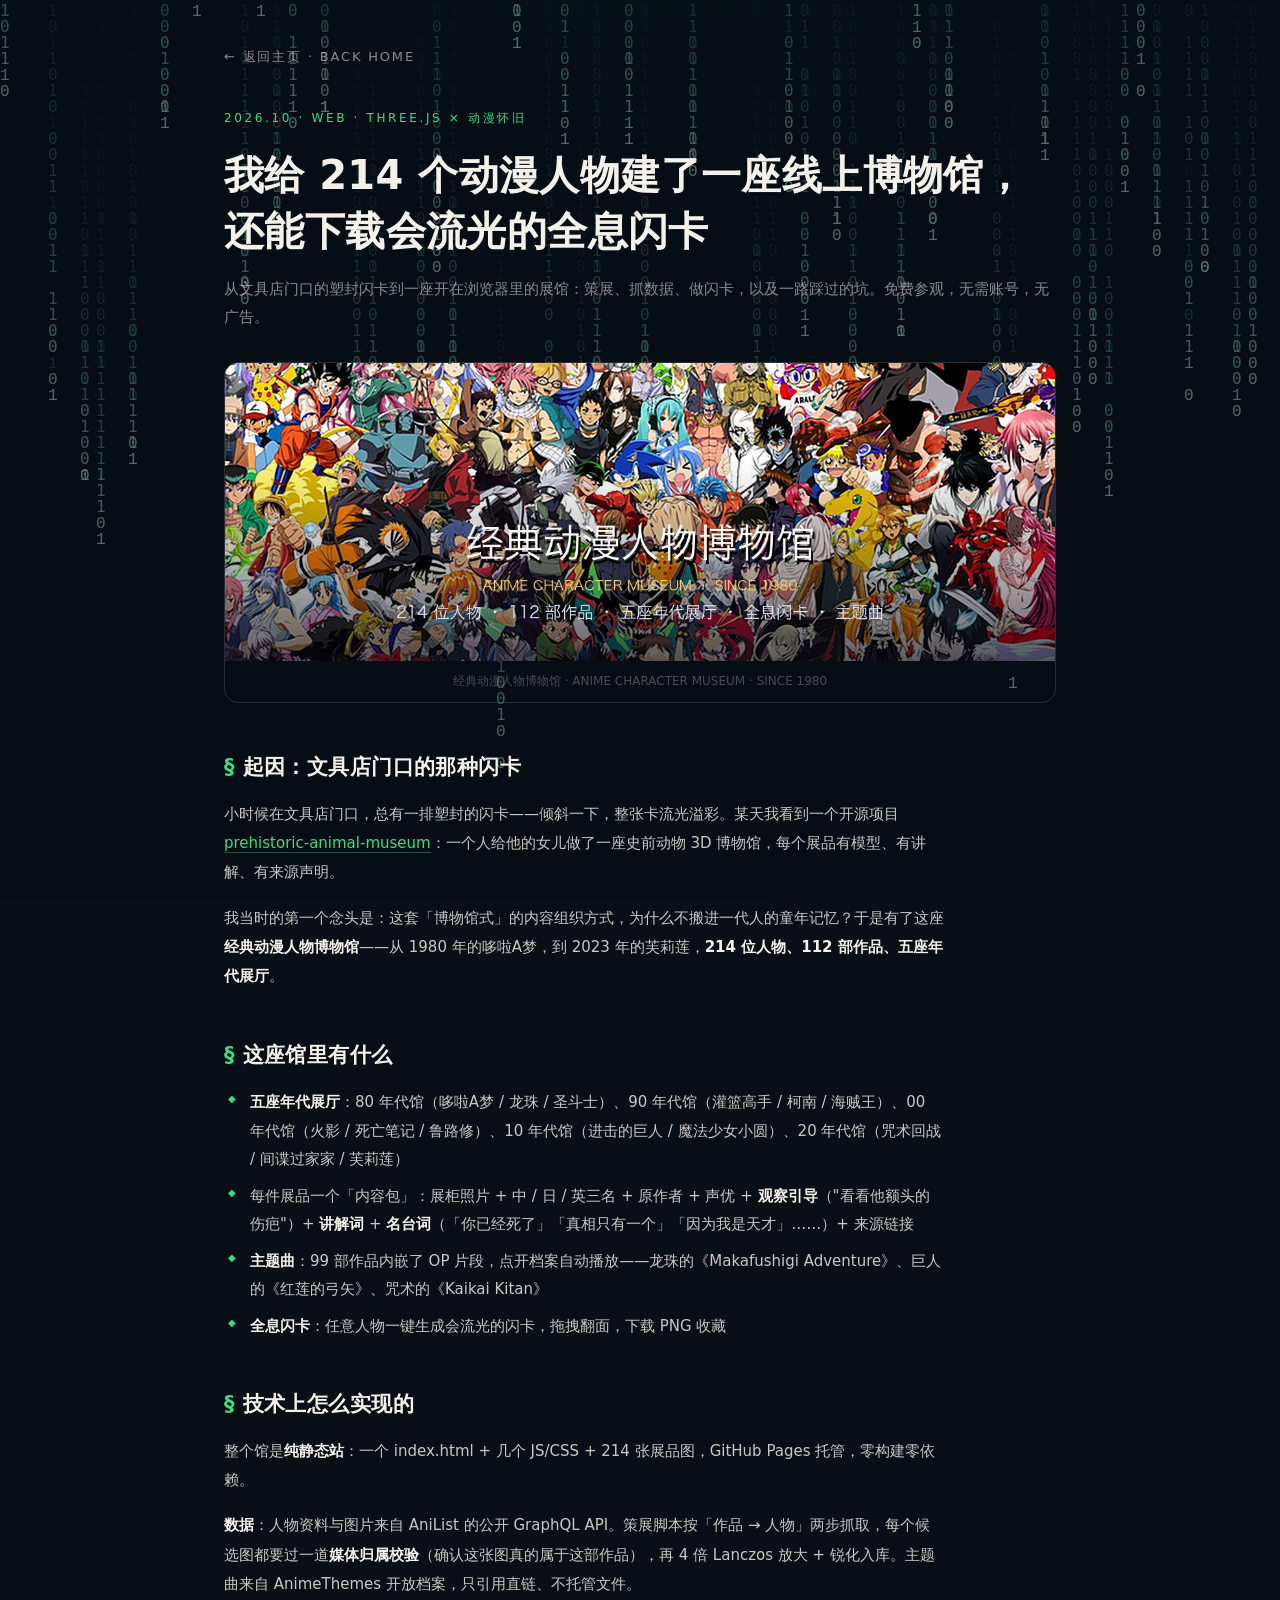
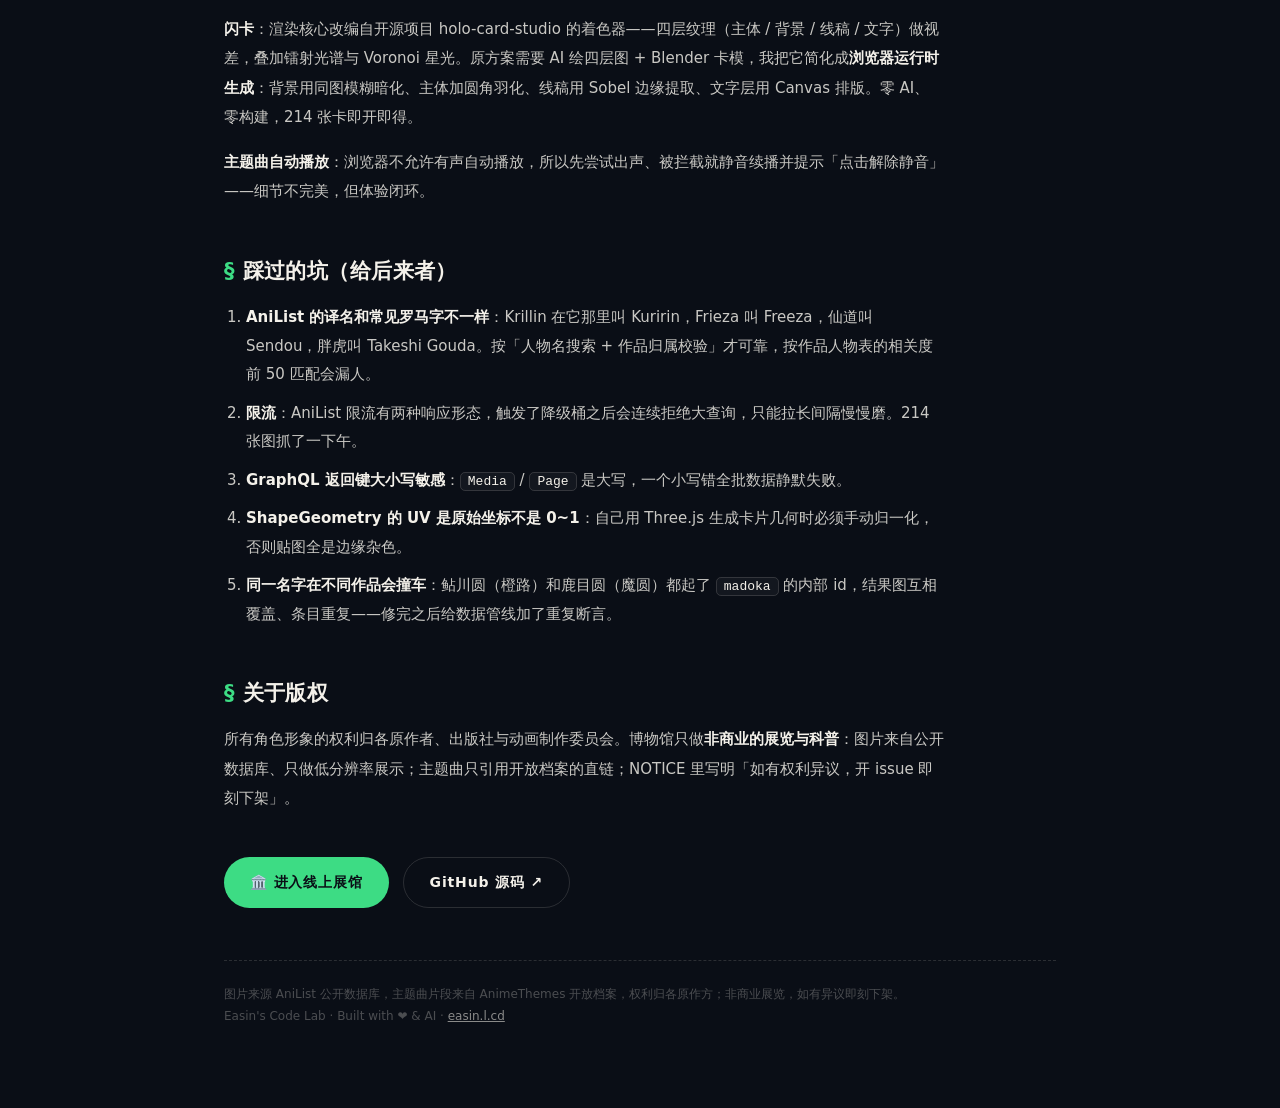
==== article-anime-museum.html @ 7a021acf "Add museum article detail page; share matrix-rain script" ====
<!DOCTYPE html>
<html lang="zh-CN">
<head>
    <meta charset="UTF-8">
    <meta name="viewport" content="width=device-width, initial-scale=1.0">
    <title>我给 214 个动漫人物建了一座线上博物馆 — Easin</title>
    <meta name="description" content="从策展、抓数据到全息闪卡：经典动漫人物博物馆从想法到上线的全过程。">
    <link rel="stylesheet" href="css/easin.css?v=20260914">
    <style>
        .back-link {
            display: inline-block; margin: 46px 0 34px;
            font-size: 13px; letter-spacing: .14em; color: var(--ink-dim);
            text-decoration: none; transition: color .2s;
        }
        .back-link:hover { color: var(--accent); }

        .article-head .entry-tag {
            font-size: 12px; letter-spacing: .22em; color: var(--accent);
            margin-bottom: 18px;
        }
        .article-head h1 {
            font-size: clamp(26px, 4.6vw, 40px); font-weight: 800; line-height: 1.4;
            letter-spacing: .01em; margin-bottom: 16px;
        }
        .article-head .article-lead {
            color: var(--ink-dim); font-size: 15px; line-height: 1.9; margin-bottom: 30px;
        }
        .article-hero { margin: 0 0 40px; border-radius: 14px; overflow: hidden; border: 1px solid var(--line); }
        .article-hero img { display: block; width: 100%; }
        .article-hero figcaption { font-size: 12px; color: var(--ink-faint); padding: 10px 4px; text-align: center; }

        .article-body { max-width: 720px; }
        .article-body h2 {
            font-size: 21px; font-weight: 800; margin: 46px 0 14px; letter-spacing: .02em;
        }
        .article-body h2::before { content: "§ "; color: var(--accent); }
        .article-body p { color: rgba(244, 241, 234, 0.82); font-size: 15px; line-height: 1.95; margin-bottom: 16px; }
        .article-body a { color: var(--accent); text-decoration: none; border-bottom: 1px solid rgba(61, 220, 132, .35); }
        .article-body a:hover { border-bottom-color: var(--accent); }
        .article-body ul { margin: 0 0 18px 4px; list-style: none; }
        .article-body ul li {
            color: rgba(244, 241, 234, 0.82); font-size: 15px; line-height: 1.9;
            padding-left: 22px; position: relative; margin-bottom: 8px;
        }
        .article-body ul li::before { content: "◆"; position: absolute; left: 0; top: 1px; font-size: 10px; color: var(--accent); }
        .article-body ol { margin: 0 0 18px 22px; }
        .article-body ol li { color: rgba(244, 241, 234, 0.82); font-size: 15px; line-height: 1.9; margin-bottom: 10px; }
        .article-body code {
            font-family: "SF Mono", Menlo, Consolas, monospace; font-size: 13px;
            background: var(--bg-elev); border: 1px solid var(--line);
            border-radius: 5px; padding: 1px 7px; color: var(--ink);
        }
        .article-body strong { color: var(--ink); }

        .article-cta {
            display: flex; gap: 14px; flex-wrap: wrap; margin: 44px 0 10px;
        }
        .article-cta a {
            display: inline-flex; align-items: center; gap: 8px;
            font-size: 14px; font-weight: 700; letter-spacing: .06em;
            color: #0a0e16; background: var(--accent); text-decoration: none;
            padding: 12px 26px; border-radius: 999px; transition: transform .18s, filter .18s;
        }
        .article-cta a:hover { transform: translateY(-2px); filter: brightness(1.08); }
        .article-cta a.ghost {
            background: transparent; color: var(--ink);
            border: 1px solid var(--line);
        }
        .article-cta a.ghost:hover { border-color: var(--accent); color: var(--accent); filter: none; }

        .article-foot {
            margin-top: 52px; padding-top: 22px; border-top: 1px dashed var(--line);
            font-size: 12px; color: var(--ink-faint); line-height: 1.9;
        }
        @media (max-width: 600px) { .back-link { margin-top: 30px; } }
    </style>
</head>
<body>
    <canvas id="matrix-rain"></canvas>

    <main class="page" style="padding-bottom: 80px;">
        <a class="back-link" href="./">← 返回主页 · BACK HOME</a>

        <header class="article-head">
            <div class="entry-tag">2026.10 · WEB · THREE.JS × 动漫怀旧</div>
            <h1>我给 214 个动漫人物建了一座线上博物馆，还能下载会流光的全息闪卡</h1>
            <p class="article-lead">从文具店门口的塑封闪卡到一座开在浏览器里的展馆：策展、抓数据、做闪卡，以及一路踩过的坑。免费参观，无需账号，无广告。</p>
        </header>

        <figure class="article-hero">
            <img src="image/anime-museum-hero.jpg" alt="经典动漫人物博物馆 · 214 位经典人物 · 五座年代展厅" loading="lazy">
            <figcaption>经典动漫人物博物馆 · ANIME CHARACTER MUSEUM · SINCE 1980</figcaption>
        </figure>

        <div class="article-body">
            <h2>起因：文具店门口的那种闪卡</h2>
            <p>小时候在文具店门口，总有一排塑封的闪卡——倾斜一下，整张卡流光溢彩。某天我看到一个开源项目 <a href="https://github.com/s010s/prehistoric-animal-museum" target="_blank" rel="noopener">prehistoric-animal-museum</a>：一个人给他的女儿做了一座史前动物 3D 博物馆，每个展品有模型、有讲解、有来源声明。</p>
            <p>我当时的第一个念头是：这套「博物馆式」的内容组织方式，为什么不搬进一代人的童年记忆？于是有了这座<strong>经典动漫人物博物馆</strong>——从 1980 年的哆啦A梦，到 2023 年的芙莉莲，<strong>214 位人物、112 部作品、五座年代展厅</strong>。</p>

            <h2>这座馆里有什么</h2>
            <ul>
                <li><strong>五座年代展厅</strong>：80 年代馆（哆啦A梦 / 龙珠 / 圣斗士）、90 年代馆（灌篮高手 / 柯南 / 海贼王）、00 年代馆（火影 / 死亡笔记 / 鲁路修）、10 年代馆（进击的巨人 / 魔法少女小圆）、20 年代馆（咒术回战 / 间谍过家家 / 芙莉莲）</li>
                <li>每件展品一个「内容包」：展柜照片 + 中 / 日 / 英三名 + 原作者 + 声优 + <strong>观察引导</strong>（"看看他额头的伤疤"）+ <strong>讲解词</strong> + <strong>名台词</strong>（「你已经死了」「真相只有一个」「因为我是天才」……）+ 来源链接</li>
                <li><strong>主题曲</strong>：99 部作品内嵌了 OP 片段，点开档案自动播放——龙珠的《Makafushigi Adventure》、巨人的《红莲的弓矢》、咒术的《Kaikai Kitan》</li>
                <li><strong>全息闪卡</strong>：任意人物一键生成会流光的闪卡，拖拽翻面，下载 PNG 收藏</li>
            </ul>

            <h2>技术上怎么实现的</h2>
            <p>整个馆是<strong>纯静态站</strong>：一个 index.html + 几个 JS/CSS + 214 张展品图，GitHub Pages 托管，零构建零依赖。</p>
            <p><strong>数据</strong>：人物资料与图片来自 AniList 的公开 GraphQL API。策展脚本按「作品 → 人物」两步抓取，每个候选图都要过一道<strong>媒体归属校验</strong>（确认这张图真的属于这部作品），再 4 倍 Lanczos 放大 + 锐化入库。主题曲来自 AnimeThemes 开放档案，只引用直链、不托管文件。</p>
            <p><strong>闪卡</strong>：渲染核心改编自开源项目 holo-card-studio 的着色器——四层纹理（主体 / 背景 / 线稿 / 文字）做视差，叠加镭射光谱与 Voronoi 星光。原方案需要 AI 绘四层图 + Blender 卡模，我把它简化成<strong>浏览器运行时生成</strong>：背景用同图模糊暗化、主体加圆角羽化、线稿用 Sobel 边缘提取、文字层用 Canvas 排版。零 AI、零构建，214 张卡即开即得。</p>
            <p><strong>主题曲自动播放</strong>：浏览器不允许有声自动播放，所以先尝试出声、被拦截就静音续播并提示「点击解除静音」——细节不完美，但体验闭环。</p>

            <h2>踩过的坑（给后来者）</h2>
            <ol>
                <li><strong>AniList 的译名和常见罗马字不一样</strong>：Krillin 在它那里叫 Kuririn，Frieza 叫 Freeza，仙道叫 Sendou，胖虎叫 Takeshi Gouda。按「人物名搜索 + 作品归属校验」才可靠，按作品人物表的相关度前 50 匹配会漏人。</li>
                <li><strong>限流</strong>：AniList 限流有两种响应形态，触发了降级桶之后会连续拒绝大查询，只能拉长间隔慢慢磨。214 张图抓了一下午。</li>
                <li><strong>GraphQL 返回键大小写敏感</strong>：<code>Media</code> / <code>Page</code> 是大写，一个小写错全批数据静默失败。</li>
                <li><strong>ShapeGeometry 的 UV 是原始坐标不是 0~1</strong>：自己用 Three.js 生成卡片几何时必须手动归一化，否则贴图全是边缘杂色。</li>
                <li><strong>同一名字在不同作品会撞车</strong>：鲇川圆（橙路）和鹿目圆（魔圆）都起了 <code>madoka</code> 的内部 id，结果图互相覆盖、条目重复——修完之后给数据管线加了重复断言。</li>
            </ol>

            <h2>关于版权</h2>
            <p>所有角色形象的权利归各原作者、出版社与动画制作委员会。博物馆只做<strong>非商业的展览与科普</strong>：图片来自公开数据库、只做低分辨率展示；主题曲只引用开放档案的直链；NOTICE 里写明「如有权利异议，开 issue 即刻下架」。</p>
        </div>

        <div class="article-cta">
            <a href="https://bayshier.github.io/anime-character-museum/" target="_blank" rel="noopener">🏛️ 进入线上展馆</a>
            <a class="ghost" href="https://github.com/bayshier/anime-character-museum" target="_blank" rel="noopener">GitHub 源码 ↗</a>
        </div>

        <footer class="article-foot">
            图片来源 AniList 公开数据库，主题曲片段来自 AnimeThemes 开放档案，权利归各原作方；非商业展览，如有异议即刻下架。<br>
            Easin's Code Lab · Built with ❤️ &amp; AI · <a href="./" style="color: var(--ink-dim);">easin.l.cd</a>
        </footer>
    </main>

    <script src="js/matrix-rain.js"></script>
</body>
</html>
---- css/easin.css ----
/* ============================================================
   Easin — Code · Craft · AI
   编辑部风格 · 参考 about.senbuzy.com
   深夜蓝底 + 暖白大字 · 无卡片纯排版 · 3D Logo 星球
   ============================================================ */

* { margin: 0; padding: 0; box-sizing: border-box; }

:root {
    --bg: #0a0e16;
    --bg-elev: rgba(244, 241, 234, 0.04);
    --ink: #f4f1ea;
    --ink-dim: rgba(244, 241, 234, 0.55);
    --ink-faint: rgba(244, 241, 234, 0.28);
    --line: rgba(244, 241, 234, 0.14);
    --accent: #3DDC84;
    --serif-cn: "Chiron GoRound TC", "PingFang SC", "Microsoft YaHei", system-ui, sans-serif;
}

html { scroll-behavior: smooth; }

body {
    font-family: "Helvetica Neue", var(--serif-cn);
    background: var(--bg);
    color: var(--ink);
    line-height: 1.75;
    overflow-x: hidden;
    -webkit-font-smoothing: antialiased;
}

/* 背景微光 + 视差（极克制） */
body::before {
    content: "";
    position: fixed;
    inset: 0;
    z-index: -1;
    background:
        radial-gradient(ellipse 80% 50% at 50% -10%, rgba(61, 220, 132, 0.05), transparent 60%),
        radial-gradient(ellipse 60% 40% at 80% 110%, rgba(90, 120, 200, 0.04), transparent 60%);
    background-position-y: var(--bg-shift, 0);
}

/* 黑客帝国数字雨（位于渐变之上、内容之下） */
#matrix-rain {
    position: fixed;
    inset: 0;
    z-index: -1;
    width: 100%;
    height: 100%;
    opacity: 0.45;
    pointer-events: none;
}

::selection { background: rgba(61, 220, 132, 0.3); }

/* ============================================================
   角落标签
   ============================================================ */
.corner {
    position: fixed;
    z-index: 100;
    font-size: 12px;
    letter-spacing: 0.12em;
    color: var(--ink-dim);
    line-height: 1.5;
    text-transform: uppercase;
    pointer-events: none;
}
.corner span { color: var(--ink-faint); font-size: 11px; }
.corner-tl { top: 28px; left: 32px; }
.corner-tr { top: 28px; right: 32px; text-align: right; }
.corner-bl { bottom: 28px; left: 32px; }
.corner-br { bottom: 28px; right: 32px; text-align: right; }

@media (max-width: 768px) {
    .corner-bl, .corner-br { display: none; }
    .corner-tl { top: 18px; left: 18px; }
    .corner-tr { top: 18px; right: 18px; }
}

/* ============================================================
   主容器 — 内容列
   ============================================================ */
.page {
    max-width: 880px;
    margin: 0 auto;
    padding: 0 24px 120px;
}

/* ============================================================
   Hero
   ============================================================ */
.s-hero {
    min-height: 92vh;
    display: flex;
    flex-direction: column;
    justify-content: center;
    align-items: center;
    text-align: center;
    position: relative;
    padding: 100px 0 60px;
}

.hero-title {
    font-size: clamp(64px, 12vw, 110px);
    font-weight: 400;
    letter-spacing: 0.02em;
    line-height: 1.05;
    color: var(--ink);
    animation: heroIn 1.2s cubic-bezier(0.2, 0.7, 0.2, 1) both;
}

@keyframes heroIn {
    from { opacity: 0; transform: translateY(30px); }
    to { opacity: 1; transform: translateY(0); }
}

.hero-sub {
    margin-top: 20px;
    font-size: 14px;
    color: var(--ink-dim);
    max-width: 460px;
    line-height: 2;
    animation: heroIn 1.2s 0.15s cubic-bezier(0.2, 0.7, 0.2, 1) both;
}

/* ---------- 3D Logo 星球 ---------- */
.hero-galaxy {
    position: relative;
    width: min(560px, 92vw);
    height: min(560px, 92vw);
    max-height: 68vh;
    margin-top: 20px;
    animation: heroIn 1.4s 0.3s cubic-bezier(0.2, 0.7, 0.2, 1) both;
}

.hero-galaxy-scene {
    position: absolute;
    inset: 0;
    cursor: grab;
    touch-action: none;
    user-select: none;
    -webkit-user-select: none;
}

.hero-galaxy-scene:active { cursor: grabbing; }

/* 极淡的中心辉光（星球氛围） */
.hero-galaxy-scene::before {
    content: "";
    position: absolute;
    inset: 12%;
    border-radius: 50%;
    background: radial-gradient(circle,
        rgba(61, 220, 132, 0.05) 0%,
        rgba(90, 120, 200, 0.03) 45%,
        transparent 70%);
    pointer-events: none;
}

.logo-sphere {
    position: absolute;
    top: 50%;
    left: 50%;
    width: 0;
    height: 0;
}

.logo-sphere-item {
    position: absolute;
    top: 50%;
    left: 50%;
    width: 46px;
    height: 46px;
    padding: 10px;
    border-radius: 12px;
    background: rgba(244, 241, 234, 0.03);
    border: 1px solid rgba(244, 241, 234, 0.08);
    will-change: transform, opacity;
    display: flex;
    align-items: center;
    justify-content: center;
    filter: brightness(0) invert(1);
    text-decoration: none;
    cursor: pointer;
    transition: background 0.25s, border-color 0.25s, box-shadow 0.25s;
}

.logo-sphere-item:hover {
    background: rgba(61, 220, 132, 0.12);
    border-color: rgba(61, 220, 132, 0.5);
    box-shadow: 0 0 24px rgba(61, 220, 132, 0.18);
}

.logo-sphere-item img {
    width: 100%;
    height: 100%;
    object-fit: contain;
    pointer-events: none;
}

.galaxy-hint {
    margin-top: 8px;
    font-size: 11px;
    letter-spacing: 0.15em;
    color: var(--ink-faint);
    text-transform: uppercase;
    animation: heroIn 1.2s 0.45s cubic-bezier(0.2, 0.7, 0.2, 1) both;
}

/* ---------- SCROLL 指示 ---------- */
.scroll-ind {
    position: absolute;
    bottom: 34px;
    left: 50%;
    transform: translateX(-50%);
    display: flex;
    flex-direction: column;
    align-items: center;
    gap: 10px;
    font-size: 10px;
    letter-spacing: 0.35em;
    color: var(--ink-faint);
}
.scroll-ind i {
    display: block;
    width: 1px;
    height: 42px;
    background: linear-gradient(180deg, var(--ink-faint), transparent);
    animation: scrollPulse 2.2s ease-in-out infinite;
    transform-origin: top;
}
@keyframes scrollPulse {
    0%, 100% { transform: scaleY(0.4); opacity: 0.4; }
    50% { transform: scaleY(1); opacity: 1; }
}

/* ============================================================
   区块通用 — 编辑部排版
   ============================================================ */
.s-block { padding: 110px 0 0; }

.s-block > h2 {
    font-size: clamp(40px, 7vw, 56px);
    font-weight: 600;
    letter-spacing: 0.01em;
    margin-bottom: 64px;
    color: var(--ink);
}

/* ============================================================
   Works — 时间线作品（标题可点击跳转）
   ============================================================ */
.entry {
    display: grid;
    grid-template-columns: 180px 1fr;
    gap: 28px;
    padding: 36px 0;
    border-top: 1px solid var(--line);
}

.entry:last-child { border-bottom: 1px solid var(--line); }

.entry-years {
    font-size: 13px;
    letter-spacing: 0.08em;
    color: var(--ink-faint);
    font-variant-numeric: tabular-nums;
    padding-top: 8px;
}

.entry-body h3 {
    font-size: clamp(20px, 3vw, 26px);
    font-weight: 600;
    color: var(--ink);
    margin-bottom: 6px;
}

.entry-body h3 a {
    color: var(--ink);
    text-decoration: none;
    background-image: linear-gradient(var(--accent), var(--accent));
    background-size: 0% 1px;
    background-position: 0 100%;
    background-repeat: no-repeat;
    transition: background-size 0.4s cubic-bezier(0.2, 0.7, 0.2, 1);
}

.entry-body h3 a:hover {
    background-size: 100% 1px;
}

.entry-tag {
    display: inline-block;
    font-size: 11px;
    letter-spacing: 0.12em;
    color: var(--accent);
    text-transform: uppercase;
    margin-bottom: 12px;
}

.entry-body p {
    font-size: 14px;
    color: var(--ink-dim);
    max-width: 560px;
    line-height: 1.9;
}

/* ============================================================
   Contact
   ============================================================ */
.contact-links {
    display: flex;
    flex-wrap: wrap;
    gap: 14px 36px;
}

.contact-links a {
    font-size: 17px;
    color: var(--ink);
    text-decoration: none;
    border-bottom: 1px solid transparent;
    transition: color 0.25s, border-color 0.25s;
    padding-bottom: 2px;
}

.contact-links a:hover {
    color: var(--accent);
    border-color: var(--accent);
}

.footer {
    margin-top: 90px;
    padding-top: 28px;
    border-top: 1px solid var(--line);
    font-size: 12px;
    color: var(--ink-faint);
    letter-spacing: 0.06em;
    display: flex;
    justify-content: space-between;
    flex-wrap: wrap;
    gap: 8px;
}

.footer a { color: inherit; text-decoration: none; }
.footer .author { color: var(--ink-dim); }

/* ============================================================
   角落 noko
   ============================================================ */
.noko-float {
    position: fixed;
    right: 24px;
    bottom: 24px;
    width: 64px;
    height: 64px;
    z-index: 200;
    cursor: pointer;
    perspective: 200px;
    filter: drop-shadow(0 4px 12px rgba(0, 0, 0, 0.5));
    will-change: transform;
    animation: noko-bob 4s ease-in-out infinite;
}

.noko-float img {
    width: 100%;
    height: 100%;
    object-fit: contain;
    border-radius: 50%;
    border: 1px solid var(--line);
    background: rgba(244, 241, 234, 0.04);
    pointer-events: none;
}

@keyframes noko-bob {
    0%, 100% { translate: 0 0; }
    50% { translate: 0 -6px; }
}

@media (max-width: 600px) { .noko-float { display: none; } }

/* ============================================================
   胶片噪点 + 暗角
   ============================================================ */
.noise-overlay {
    position: fixed;
    inset: 0;
    z-index: 9999;
    pointer-events: none;
    opacity: 0.035;
    mix-blend-mode: overlay;
    background-image: url("data:image/svg+xml,%3Csvg xmlns='http://www.w3.org/2000/svg' width='160' height='160'%3E%3Cfilter id='n'%3E%3CfeTurbulence type='fractalNoise' baseFrequency='0.85' numOctaves='3' stitchTiles='stitch'/%3E%3C/filter%3E%3Crect width='100%25' height='100%25' filter='url(%23n)'/%3E%3C/svg%3E");
}

.vignette {
    position: fixed;
    inset: 0;
    z-index: 9998;
    pointer-events: none;
    background: radial-gradient(ellipse at center, transparent 60%, rgba(4, 6, 10, 0.35) 100%);
}

/* ============================================================
   滚动入场
   ============================================================ */
.reveal {
    opacity: 0;
    transform: translateY(28px);
    transition: opacity 0.8s cubic-bezier(0.2, 0.7, 0.2, 1),
                transform 0.8s cubic-bezier(0.2, 0.7, 0.2, 1);
}
.reveal.in-view {
    opacity: 1;
    transform: translateY(0);
}

/* ============================================================
   响应式
   ============================================================ */
@media (max-width: 640px) {
    .entry { grid-template-columns: 1fr; gap: 8px; padding: 28px 0; }
    .entry-years { padding-top: 0; }
    .work { grid-template-columns: 1fr; gap: 8px; padding: 30px 0; }
    .work-num { padding-top: 0; font-size: 13px; }
    .s-block { padding-top: 80px; }
    .footer { flex-direction: column; }
}

/* ============================================================
   无障碍
   ============================================================ */
@media (prefers-reduced-motion: reduce) {
    .noko-float { animation: none; }
    .hero-title, .hero-sub, .hero-galaxy, .galaxy-hint { animation: none; }
    .scroll-ind i { animation: none; }
    .reveal { opacity: 1 !important; transform: none !important; transition: none !important; }
    .noise-overlay, .vignette, #matrix-rain { display: none; }
}

/* 时间线内嵌图片（如 token 用量统计卡） */
.entry-body .entry-img {
    display: block; margin-top: 12px;
    max-width: 207px; width: 100%;
    border-radius: 12px;
    border: 1px solid rgba(255, 255, 255, 0.1);
    box-shadow: 0 6px 24px rgba(0, 0, 0, 0.35);
    cursor: zoom-in;
    transition: transform 0.2s;
}
.entry-body .entry-img:hover { transform: translateY(-2px); }
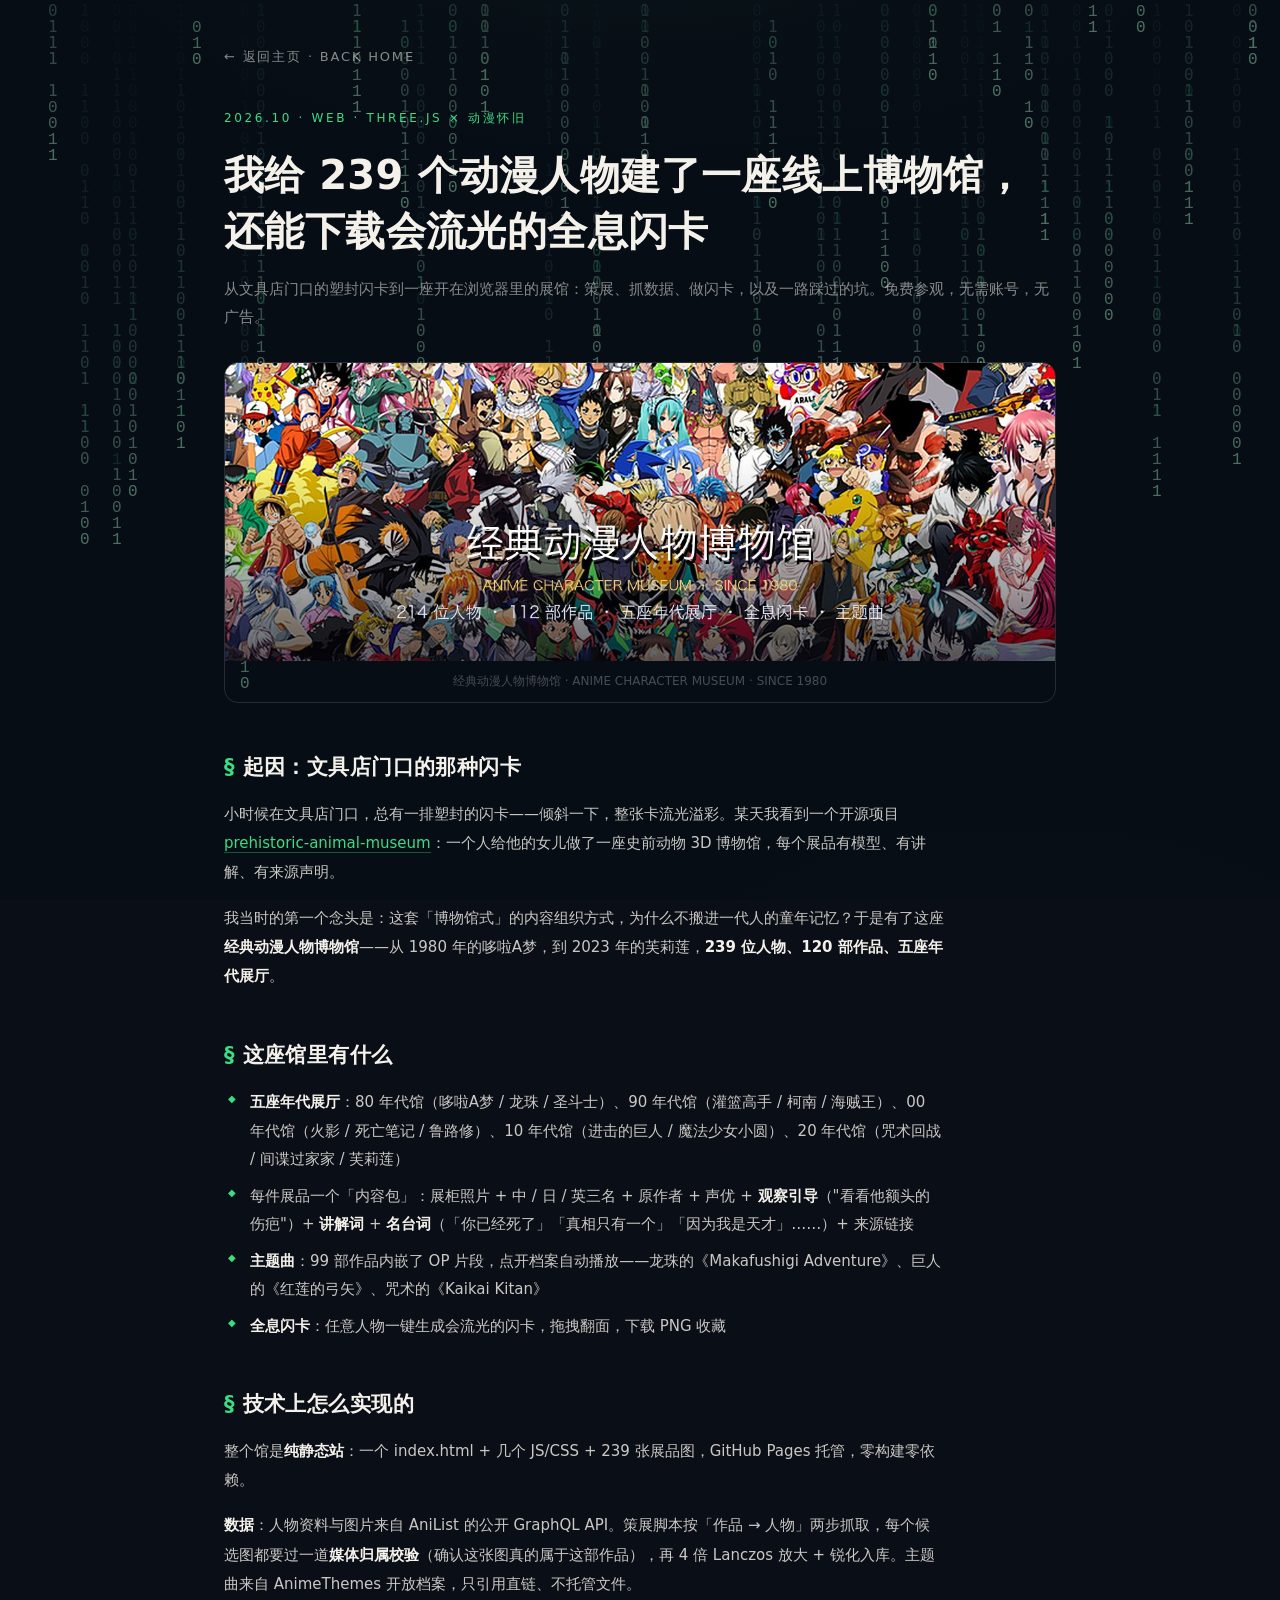
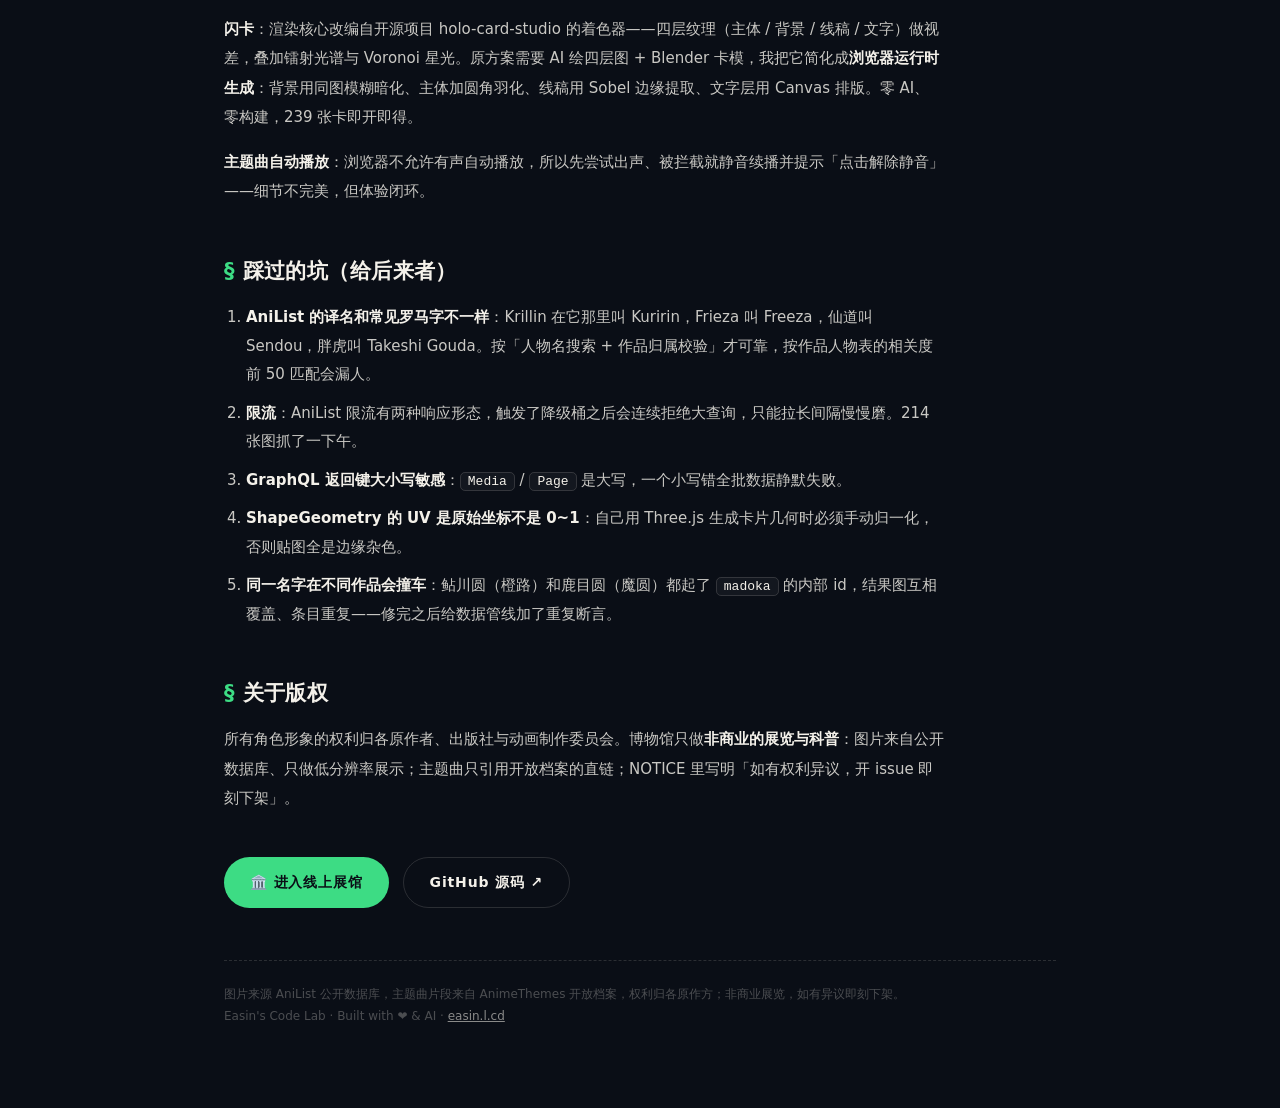
==== commit 137026ae: "Museum entry: 239 exhibits" ====
--- a/article-anime-museum.html
+++ b/article-anime-museum.html
@@ -3,7 +3,7 @@
 <head>
     <meta charset="UTF-8">
     <meta name="viewport" content="width=device-width, initial-scale=1.0">
-    <title>我给 214 个动漫人物建了一座线上博物馆 — Easin</title>
+    <title>我给 239 个动漫人物建了一座线上博物馆 — Easin</title>
     <meta name="description" content="从策展、抓数据到全息闪卡：经典动漫人物博物馆从想法到上线的全过程。">
     <link rel="stylesheet" href="css/easin.css?v=20260914">
     <style>
@@ -83,7 +83,7 @@
 
         <header class="article-head">
             <div class="entry-tag">2026.10 · WEB · THREE.JS × 动漫怀旧</div>
-            <h1>我给 214 个动漫人物建了一座线上博物馆，还能下载会流光的全息闪卡</h1>
+            <h1>我给 239 个动漫人物建了一座线上博物馆，还能下载会流光的全息闪卡</h1>
             <p class="article-lead">从文具店门口的塑封闪卡到一座开在浏览器里的展馆：策展、抓数据、做闪卡，以及一路踩过的坑。免费参观，无需账号，无广告。</p>
         </header>
 
@@ -95,7 +95,7 @@
         <div class="article-body">
             <h2>起因：文具店门口的那种闪卡</h2>
             <p>小时候在文具店门口，总有一排塑封的闪卡——倾斜一下，整张卡流光溢彩。某天我看到一个开源项目 <a href="https://github.com/s010s/prehistoric-animal-museum" target="_blank" rel="noopener">prehistoric-animal-museum</a>：一个人给他的女儿做了一座史前动物 3D 博物馆，每个展品有模型、有讲解、有来源声明。</p>
-            <p>我当时的第一个念头是：这套「博物馆式」的内容组织方式，为什么不搬进一代人的童年记忆？于是有了这座<strong>经典动漫人物博物馆</strong>——从 1980 年的哆啦A梦，到 2023 年的芙莉莲，<strong>214 位人物、112 部作品、五座年代展厅</strong>。</p>
+            <p>我当时的第一个念头是：这套「博物馆式」的内容组织方式，为什么不搬进一代人的童年记忆？于是有了这座<strong>经典动漫人物博物馆</strong>——从 1980 年的哆啦A梦，到 2023 年的芙莉莲，<strong>239 位人物、120 部作品、五座年代展厅</strong>。</p>
 
             <h2>这座馆里有什么</h2>
             <ul>
@@ -106,9 +106,9 @@
             </ul>
 
             <h2>技术上怎么实现的</h2>
-            <p>整个馆是<strong>纯静态站</strong>：一个 index.html + 几个 JS/CSS + 214 张展品图，GitHub Pages 托管，零构建零依赖。</p>
+            <p>整个馆是<strong>纯静态站</strong>：一个 index.html + 几个 JS/CSS + 239 张展品图，GitHub Pages 托管，零构建零依赖。</p>
             <p><strong>数据</strong>：人物资料与图片来自 AniList 的公开 GraphQL API。策展脚本按「作品 → 人物」两步抓取，每个候选图都要过一道<strong>媒体归属校验</strong>（确认这张图真的属于这部作品），再 4 倍 Lanczos 放大 + 锐化入库。主题曲来自 AnimeThemes 开放档案，只引用直链、不托管文件。</p>
-            <p><strong>闪卡</strong>：渲染核心改编自开源项目 holo-card-studio 的着色器——四层纹理（主体 / 背景 / 线稿 / 文字）做视差，叠加镭射光谱与 Voronoi 星光。原方案需要 AI 绘四层图 + Blender 卡模，我把它简化成<strong>浏览器运行时生成</strong>：背景用同图模糊暗化、主体加圆角羽化、线稿用 Sobel 边缘提取、文字层用 Canvas 排版。零 AI、零构建，214 张卡即开即得。</p>
+            <p><strong>闪卡</strong>：渲染核心改编自开源项目 holo-card-studio 的着色器——四层纹理（主体 / 背景 / 线稿 / 文字）做视差，叠加镭射光谱与 Voronoi 星光。原方案需要 AI 绘四层图 + Blender 卡模，我把它简化成<strong>浏览器运行时生成</strong>：背景用同图模糊暗化、主体加圆角羽化、线稿用 Sobel 边缘提取、文字层用 Canvas 排版。零 AI、零构建，239 张卡即开即得。</p>
             <p><strong>主题曲自动播放</strong>：浏览器不允许有声自动播放，所以先尝试出声、被拦截就静音续播并提示「点击解除静音」——细节不完美，但体验闭环。</p>
 
             <h2>踩过的坑（给后来者）</h2>
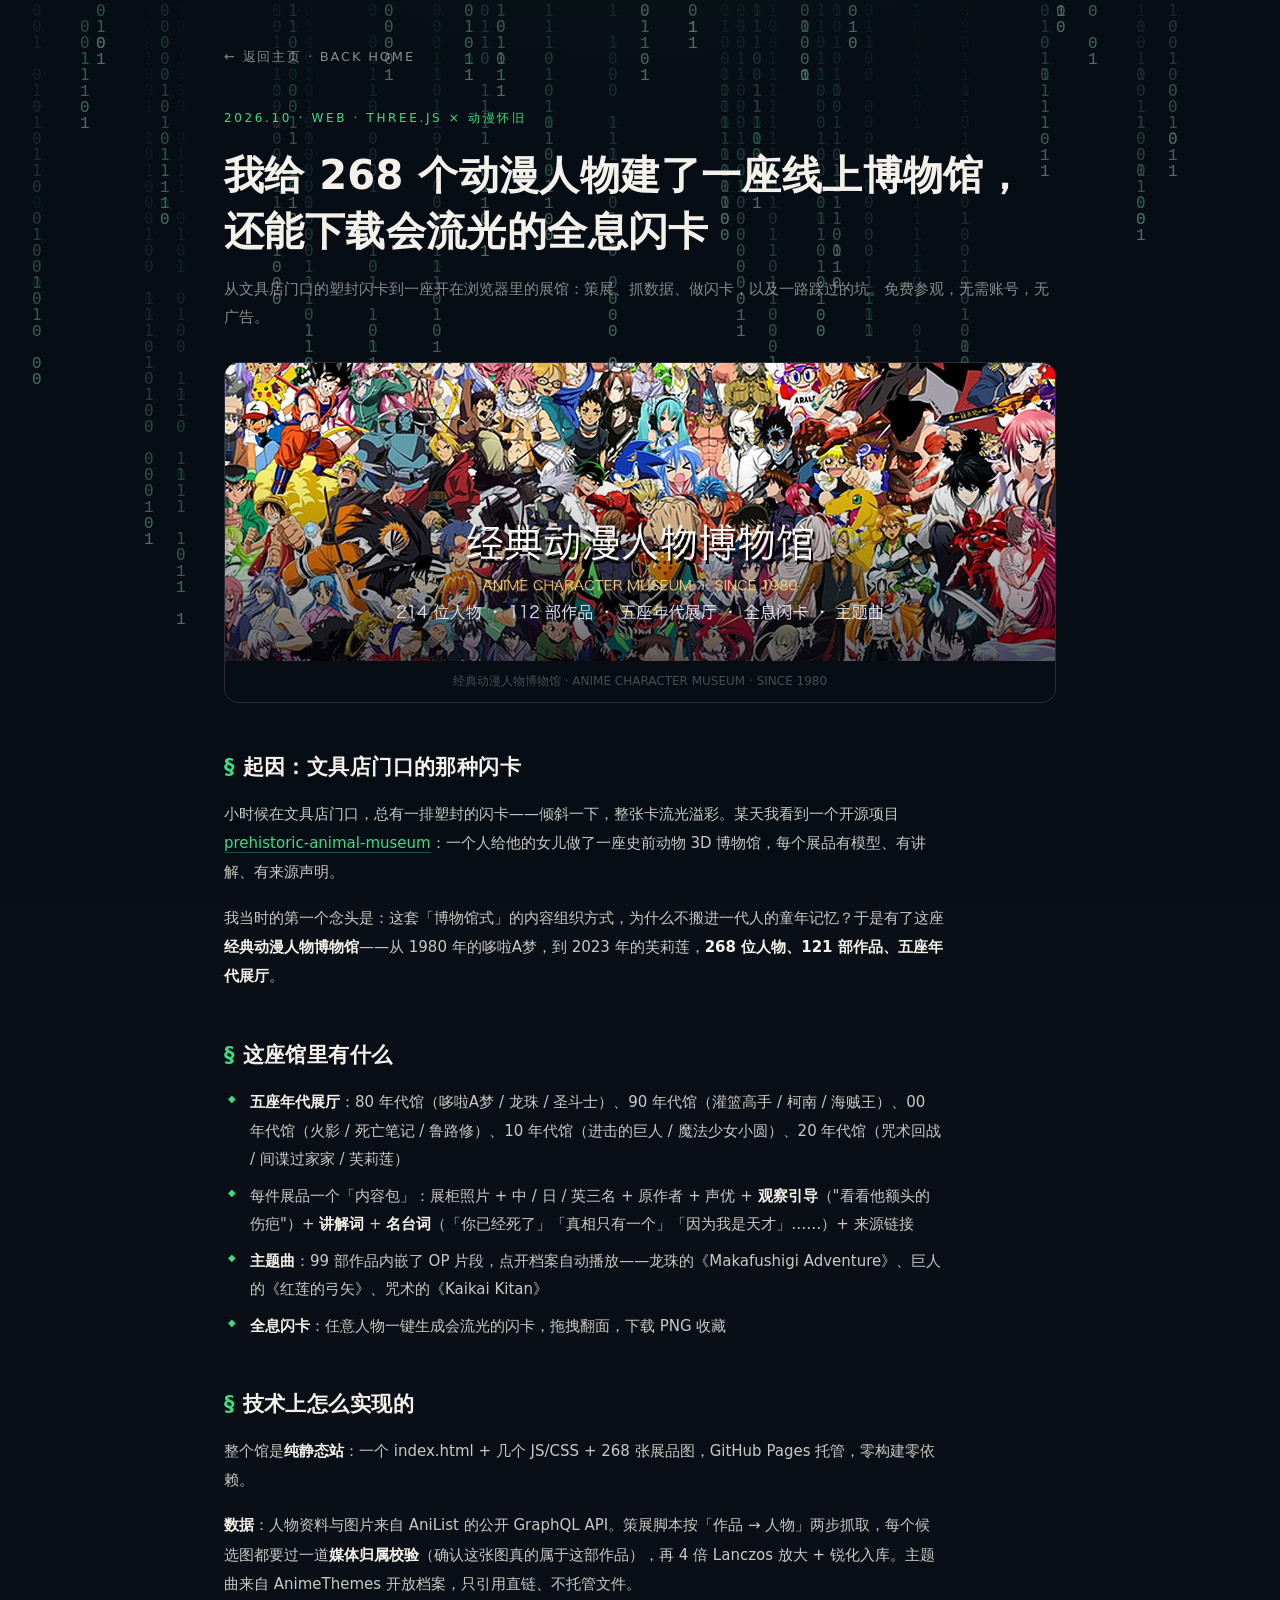
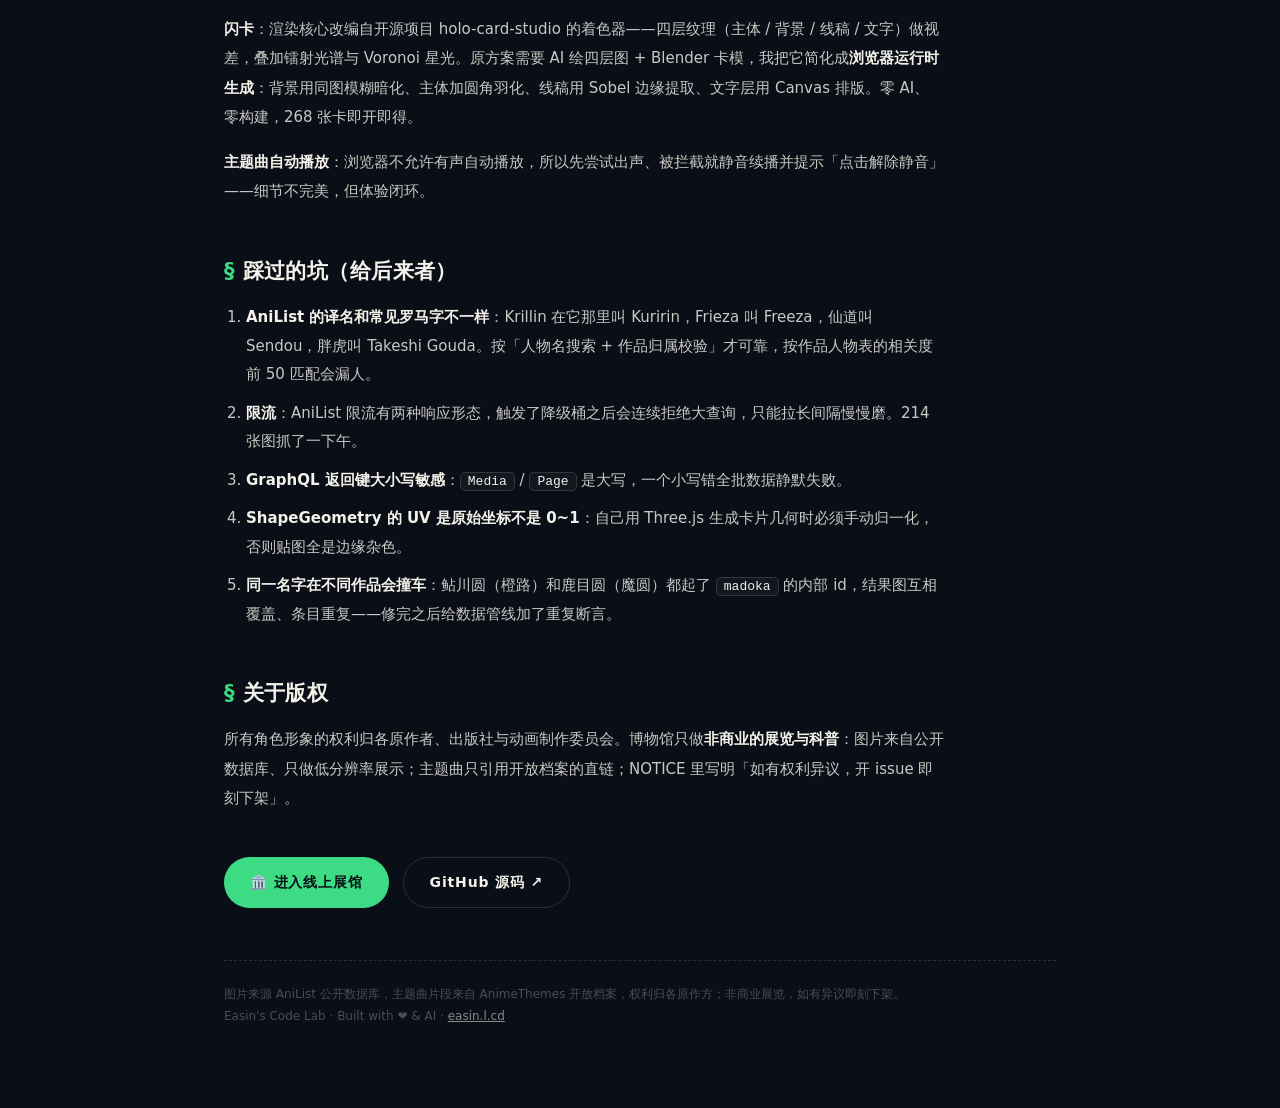
==== commit bc3c8250: "Museum entry: 268 exhibits" ====
--- a/article-anime-museum.html
+++ b/article-anime-museum.html
@@ -3,7 +3,7 @@
 <head>
     <meta charset="UTF-8">
     <meta name="viewport" content="width=device-width, initial-scale=1.0">
-    <title>我给 239 个动漫人物建了一座线上博物馆 — Easin</title>
+    <title>我给 268 个动漫人物建了一座线上博物馆 — Easin</title>
     <meta name="description" content="从策展、抓数据到全息闪卡：经典动漫人物博物馆从想法到上线的全过程。">
     <link rel="stylesheet" href="css/easin.css?v=20260914">
     <style>
@@ -83,7 +83,7 @@
 
         <header class="article-head">
             <div class="entry-tag">2026.10 · WEB · THREE.JS × 动漫怀旧</div>
-            <h1>我给 239 个动漫人物建了一座线上博物馆，还能下载会流光的全息闪卡</h1>
+            <h1>我给 268 个动漫人物建了一座线上博物馆，还能下载会流光的全息闪卡</h1>
             <p class="article-lead">从文具店门口的塑封闪卡到一座开在浏览器里的展馆：策展、抓数据、做闪卡，以及一路踩过的坑。免费参观，无需账号，无广告。</p>
         </header>
 
@@ -95,7 +95,7 @@
         <div class="article-body">
             <h2>起因：文具店门口的那种闪卡</h2>
             <p>小时候在文具店门口，总有一排塑封的闪卡——倾斜一下，整张卡流光溢彩。某天我看到一个开源项目 <a href="https://github.com/s010s/prehistoric-animal-museum" target="_blank" rel="noopener">prehistoric-animal-museum</a>：一个人给他的女儿做了一座史前动物 3D 博物馆，每个展品有模型、有讲解、有来源声明。</p>
-            <p>我当时的第一个念头是：这套「博物馆式」的内容组织方式，为什么不搬进一代人的童年记忆？于是有了这座<strong>经典动漫人物博物馆</strong>——从 1980 年的哆啦A梦，到 2023 年的芙莉莲，<strong>239 位人物、120 部作品、五座年代展厅</strong>。</p>
+            <p>我当时的第一个念头是：这套「博物馆式」的内容组织方式，为什么不搬进一代人的童年记忆？于是有了这座<strong>经典动漫人物博物馆</strong>——从 1980 年的哆啦A梦，到 2023 年的芙莉莲，<strong>268 位人物、121 部作品、五座年代展厅</strong>。</p>
 
             <h2>这座馆里有什么</h2>
             <ul>
@@ -106,9 +106,9 @@
             </ul>
 
             <h2>技术上怎么实现的</h2>
-            <p>整个馆是<strong>纯静态站</strong>：一个 index.html + 几个 JS/CSS + 239 张展品图，GitHub Pages 托管，零构建零依赖。</p>
+            <p>整个馆是<strong>纯静态站</strong>：一个 index.html + 几个 JS/CSS + 268 张展品图，GitHub Pages 托管，零构建零依赖。</p>
             <p><strong>数据</strong>：人物资料与图片来自 AniList 的公开 GraphQL API。策展脚本按「作品 → 人物」两步抓取，每个候选图都要过一道<strong>媒体归属校验</strong>（确认这张图真的属于这部作品），再 4 倍 Lanczos 放大 + 锐化入库。主题曲来自 AnimeThemes 开放档案，只引用直链、不托管文件。</p>
-            <p><strong>闪卡</strong>：渲染核心改编自开源项目 holo-card-studio 的着色器——四层纹理（主体 / 背景 / 线稿 / 文字）做视差，叠加镭射光谱与 Voronoi 星光。原方案需要 AI 绘四层图 + Blender 卡模，我把它简化成<strong>浏览器运行时生成</strong>：背景用同图模糊暗化、主体加圆角羽化、线稿用 Sobel 边缘提取、文字层用 Canvas 排版。零 AI、零构建，239 张卡即开即得。</p>
+            <p><strong>闪卡</strong>：渲染核心改编自开源项目 holo-card-studio 的着色器——四层纹理（主体 / 背景 / 线稿 / 文字）做视差，叠加镭射光谱与 Voronoi 星光。原方案需要 AI 绘四层图 + Blender 卡模，我把它简化成<strong>浏览器运行时生成</strong>：背景用同图模糊暗化、主体加圆角羽化、线稿用 Sobel 边缘提取、文字层用 Canvas 排版。零 AI、零构建，268 张卡即开即得。</p>
             <p><strong>主题曲自动播放</strong>：浏览器不允许有声自动播放，所以先尝试出声、被拦截就静音续播并提示「点击解除静音」——细节不完美，但体验闭环。</p>
 
             <h2>踩过的坑（给后来者）</h2>
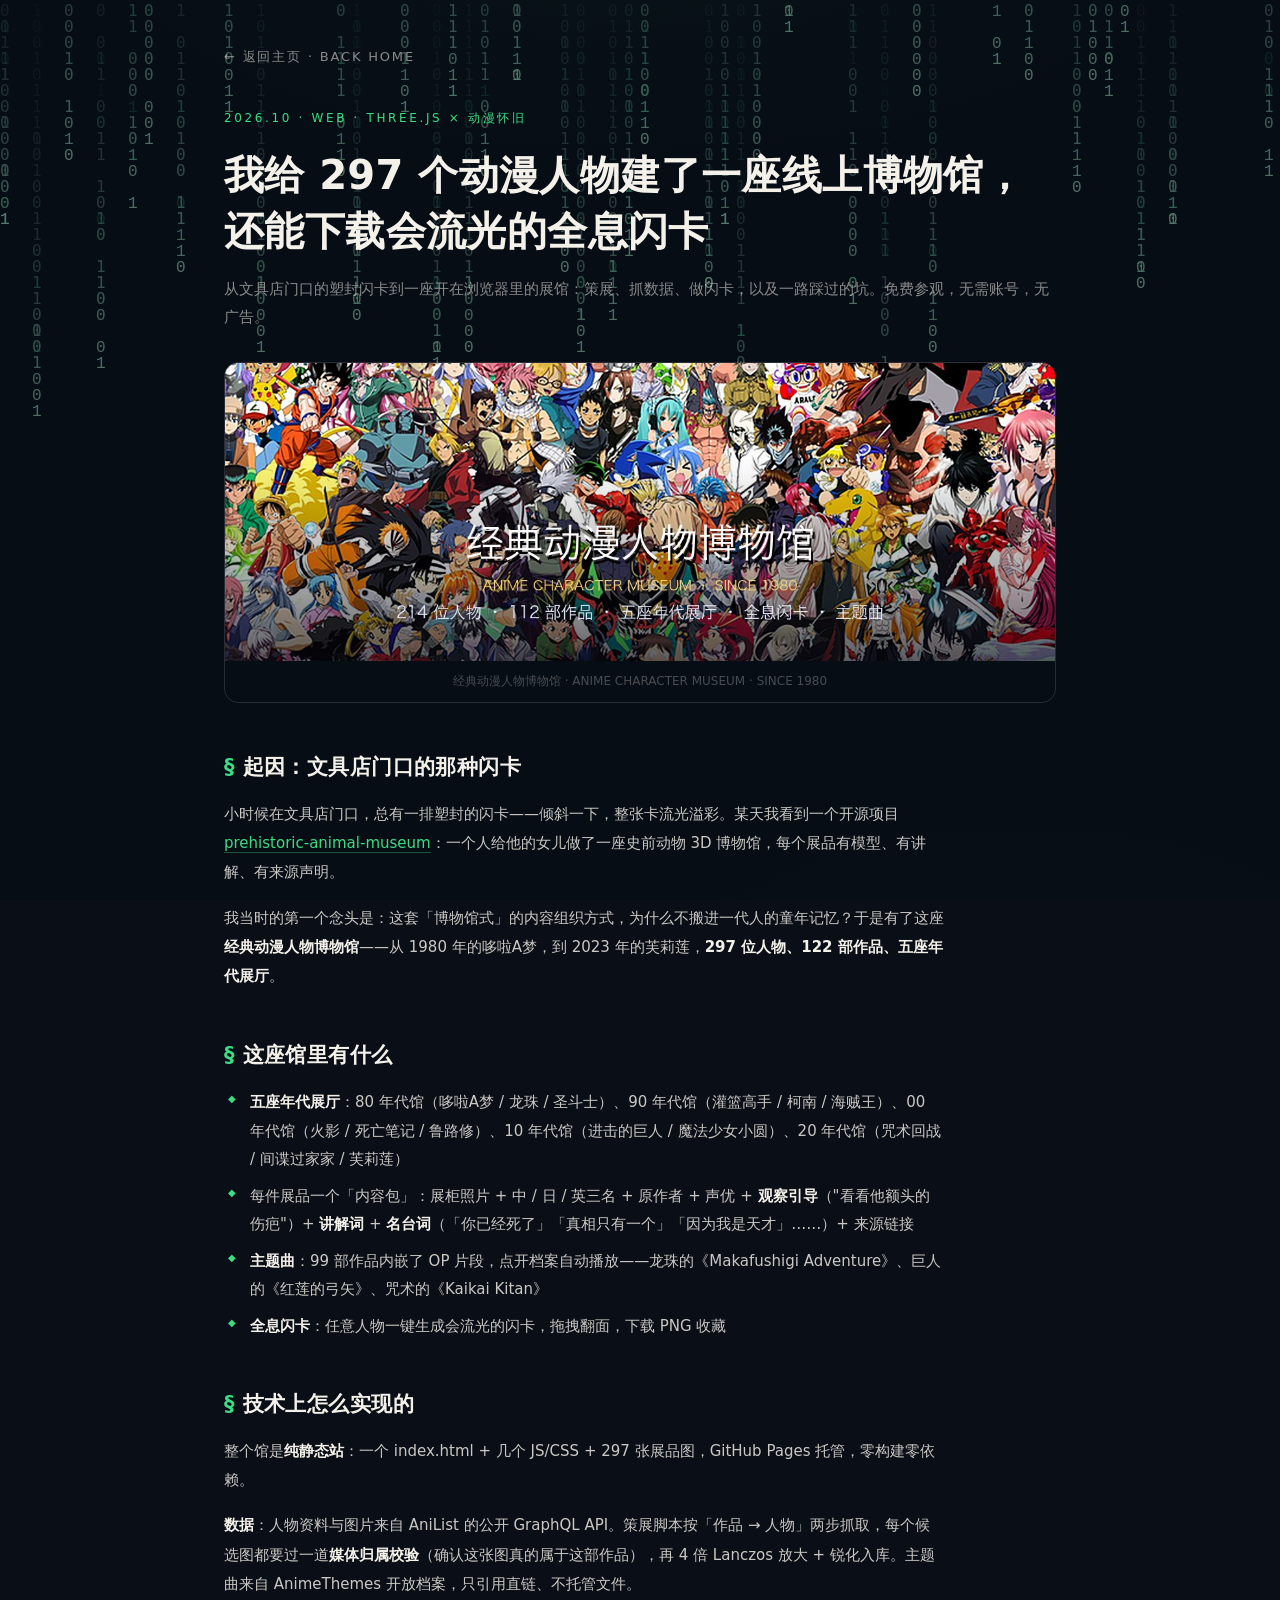
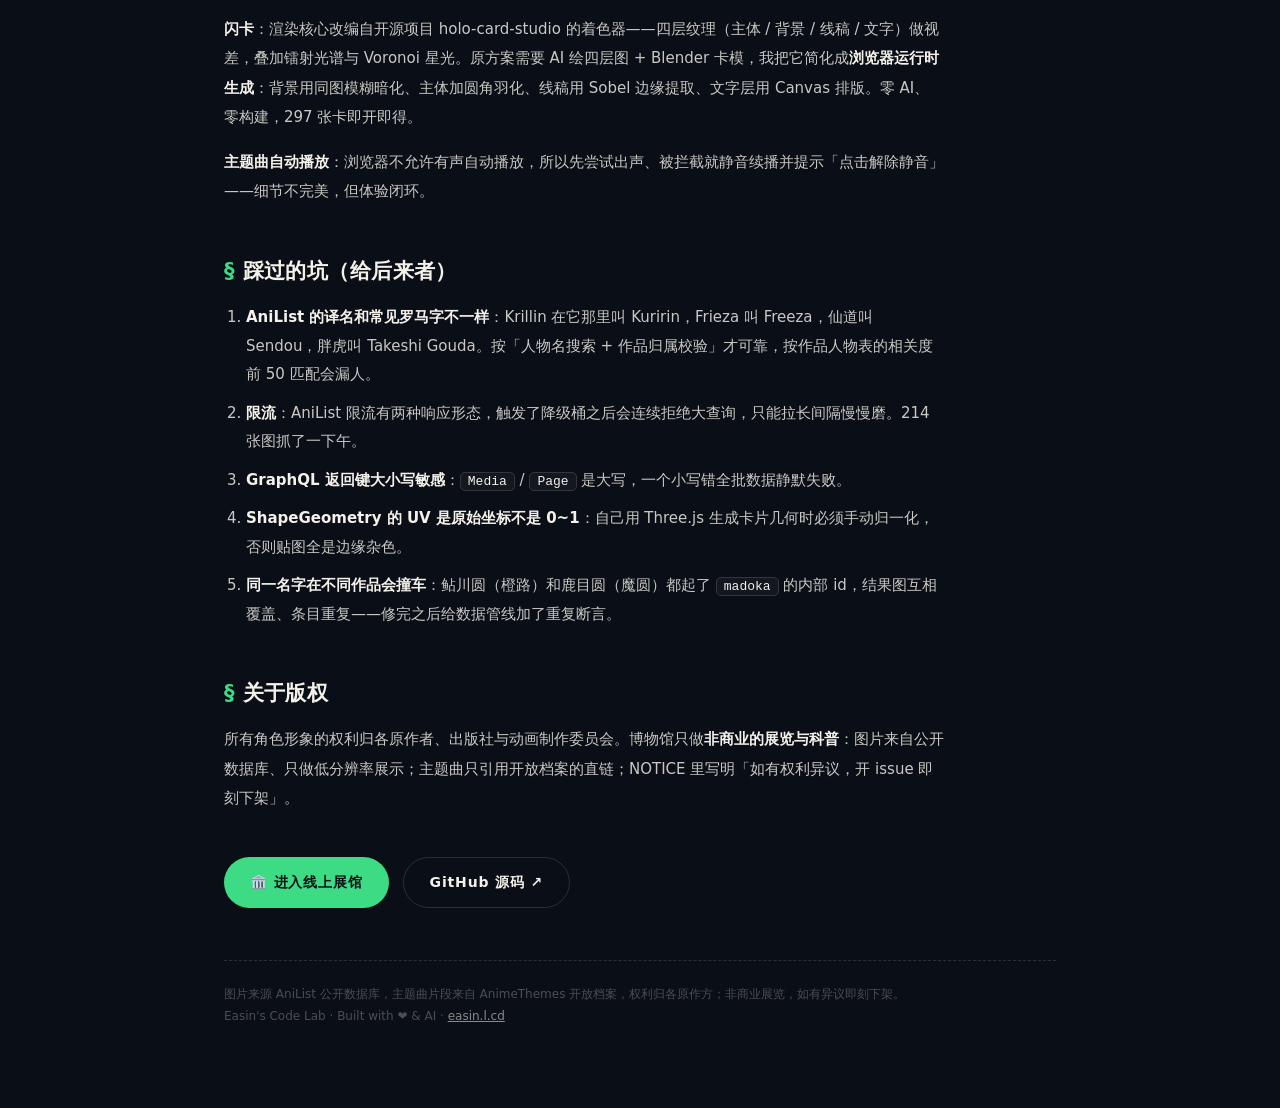
==== commit 76687bd8: "Museum entry: 297 exhibits" ====
--- a/article-anime-museum.html
+++ b/article-anime-museum.html
@@ -3,7 +3,7 @@
 <head>
     <meta charset="UTF-8">
     <meta name="viewport" content="width=device-width, initial-scale=1.0">
-    <title>我给 268 个动漫人物建了一座线上博物馆 — Easin</title>
+    <title>我给 297 个动漫人物建了一座线上博物馆 — Easin</title>
     <meta name="description" content="从策展、抓数据到全息闪卡：经典动漫人物博物馆从想法到上线的全过程。">
     <link rel="stylesheet" href="css/easin.css?v=20260914">
     <style>
@@ -83,7 +83,7 @@
 
         <header class="article-head">
             <div class="entry-tag">2026.10 · WEB · THREE.JS × 动漫怀旧</div>
-            <h1>我给 268 个动漫人物建了一座线上博物馆，还能下载会流光的全息闪卡</h1>
+            <h1>我给 297 个动漫人物建了一座线上博物馆，还能下载会流光的全息闪卡</h1>
             <p class="article-lead">从文具店门口的塑封闪卡到一座开在浏览器里的展馆：策展、抓数据、做闪卡，以及一路踩过的坑。免费参观，无需账号，无广告。</p>
         </header>
 
@@ -95,7 +95,7 @@
         <div class="article-body">
             <h2>起因：文具店门口的那种闪卡</h2>
             <p>小时候在文具店门口，总有一排塑封的闪卡——倾斜一下，整张卡流光溢彩。某天我看到一个开源项目 <a href="https://github.com/s010s/prehistoric-animal-museum" target="_blank" rel="noopener">prehistoric-animal-museum</a>：一个人给他的女儿做了一座史前动物 3D 博物馆，每个展品有模型、有讲解、有来源声明。</p>
-            <p>我当时的第一个念头是：这套「博物馆式」的内容组织方式，为什么不搬进一代人的童年记忆？于是有了这座<strong>经典动漫人物博物馆</strong>——从 1980 年的哆啦A梦，到 2023 年的芙莉莲，<strong>268 位人物、121 部作品、五座年代展厅</strong>。</p>
+            <p>我当时的第一个念头是：这套「博物馆式」的内容组织方式，为什么不搬进一代人的童年记忆？于是有了这座<strong>经典动漫人物博物馆</strong>——从 1980 年的哆啦A梦，到 2023 年的芙莉莲，<strong>297 位人物、122 部作品、五座年代展厅</strong>。</p>
 
             <h2>这座馆里有什么</h2>
             <ul>
@@ -106,9 +106,9 @@
             </ul>
 
             <h2>技术上怎么实现的</h2>
-            <p>整个馆是<strong>纯静态站</strong>：一个 index.html + 几个 JS/CSS + 268 张展品图，GitHub Pages 托管，零构建零依赖。</p>
+            <p>整个馆是<strong>纯静态站</strong>：一个 index.html + 几个 JS/CSS + 297 张展品图，GitHub Pages 托管，零构建零依赖。</p>
             <p><strong>数据</strong>：人物资料与图片来自 AniList 的公开 GraphQL API。策展脚本按「作品 → 人物」两步抓取，每个候选图都要过一道<strong>媒体归属校验</strong>（确认这张图真的属于这部作品），再 4 倍 Lanczos 放大 + 锐化入库。主题曲来自 AnimeThemes 开放档案，只引用直链、不托管文件。</p>
-            <p><strong>闪卡</strong>：渲染核心改编自开源项目 holo-card-studio 的着色器——四层纹理（主体 / 背景 / 线稿 / 文字）做视差，叠加镭射光谱与 Voronoi 星光。原方案需要 AI 绘四层图 + Blender 卡模，我把它简化成<strong>浏览器运行时生成</strong>：背景用同图模糊暗化、主体加圆角羽化、线稿用 Sobel 边缘提取、文字层用 Canvas 排版。零 AI、零构建，268 张卡即开即得。</p>
+            <p><strong>闪卡</strong>：渲染核心改编自开源项目 holo-card-studio 的着色器——四层纹理（主体 / 背景 / 线稿 / 文字）做视差，叠加镭射光谱与 Voronoi 星光。原方案需要 AI 绘四层图 + Blender 卡模，我把它简化成<strong>浏览器运行时生成</strong>：背景用同图模糊暗化、主体加圆角羽化、线稿用 Sobel 边缘提取、文字层用 Canvas 排版。零 AI、零构建，297 张卡即开即得。</p>
             <p><strong>主题曲自动播放</strong>：浏览器不允许有声自动播放，所以先尝试出声、被拦截就静音续播并提示「点击解除静音」——细节不完美，但体验闭环。</p>
 
             <h2>踩过的坑（给后来者）</h2>
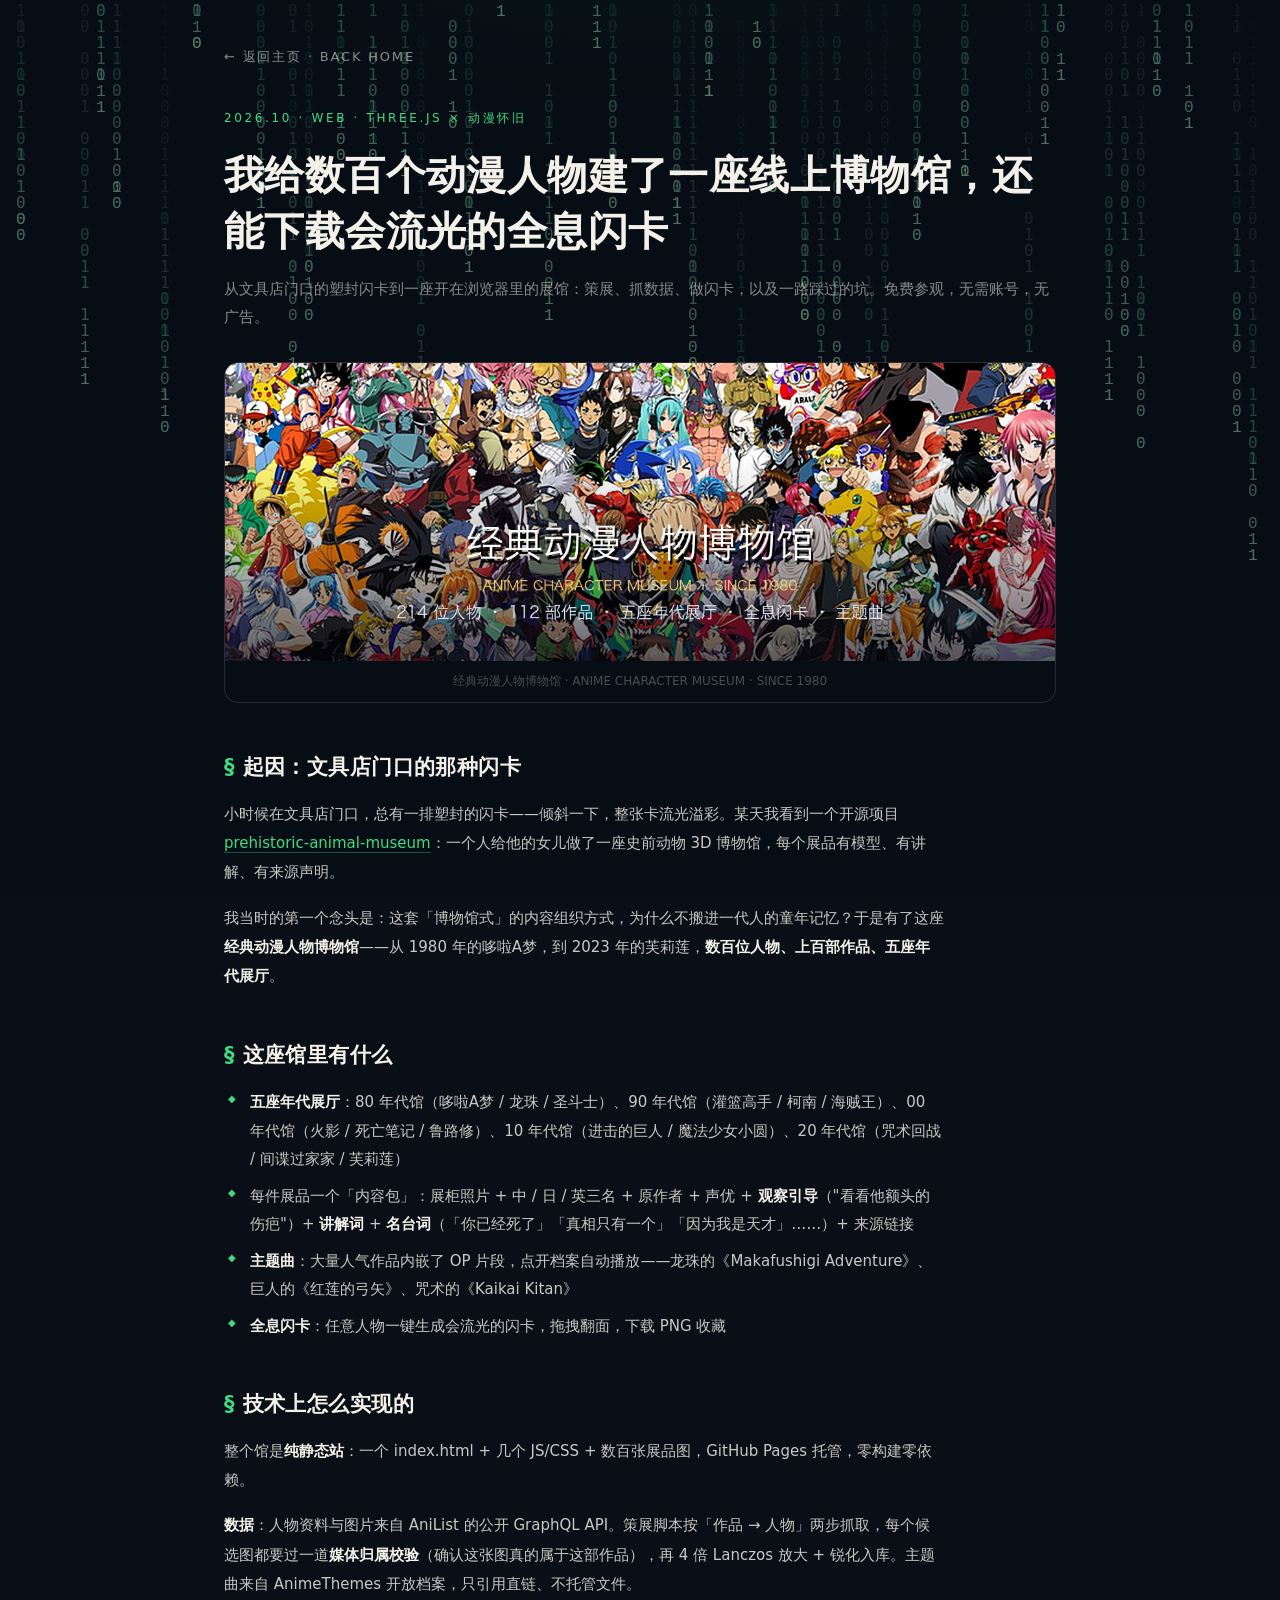
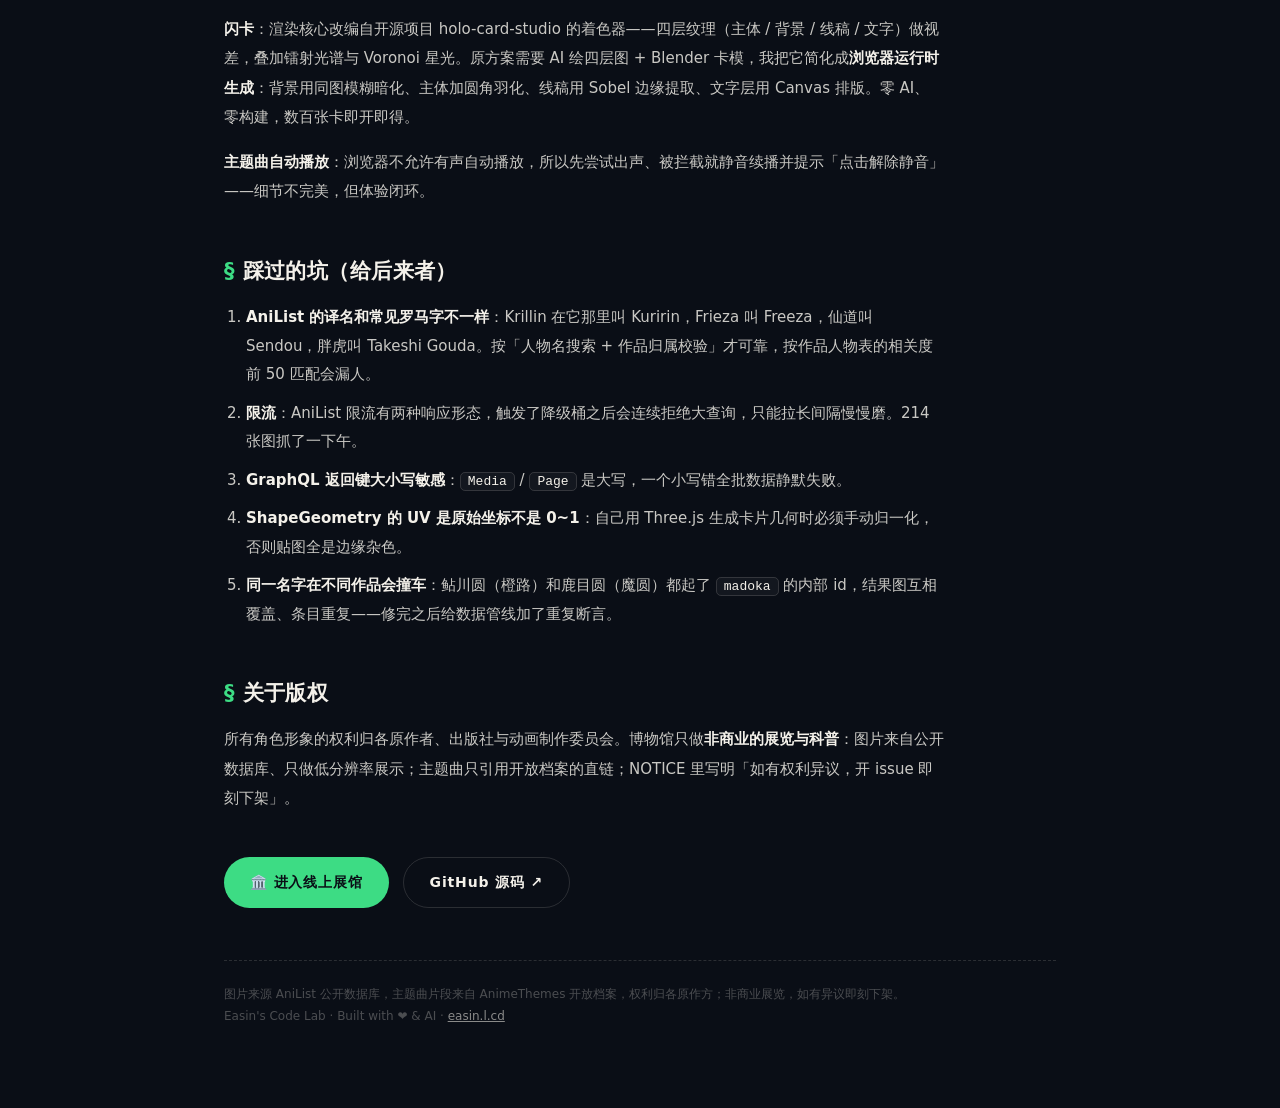
==== commit feaceef5: "Museum copy: hundreds of characters" ====
--- a/article-anime-museum.html
+++ b/article-anime-museum.html
@@ -3,7 +3,7 @@
 <head>
     <meta charset="UTF-8">
     <meta name="viewport" content="width=device-width, initial-scale=1.0">
-    <title>我给 297 个动漫人物建了一座线上博物馆 — Easin</title>
+    <title>我给数百个动漫人物建了一座线上博物馆 — Easin</title>
     <meta name="description" content="从策展、抓数据到全息闪卡：经典动漫人物博物馆从想法到上线的全过程。">
     <link rel="stylesheet" href="css/easin.css?v=20260914">
     <style>
@@ -83,7 +83,7 @@
 
         <header class="article-head">
             <div class="entry-tag">2026.10 · WEB · THREE.JS × 动漫怀旧</div>
-            <h1>我给 297 个动漫人物建了一座线上博物馆，还能下载会流光的全息闪卡</h1>
+            <h1>我给数百个动漫人物建了一座线上博物馆，还能下载会流光的全息闪卡</h1>
             <p class="article-lead">从文具店门口的塑封闪卡到一座开在浏览器里的展馆：策展、抓数据、做闪卡，以及一路踩过的坑。免费参观，无需账号，无广告。</p>
         </header>
 
@@ -95,20 +95,20 @@
         <div class="article-body">
             <h2>起因：文具店门口的那种闪卡</h2>
             <p>小时候在文具店门口，总有一排塑封的闪卡——倾斜一下，整张卡流光溢彩。某天我看到一个开源项目 <a href="https://github.com/s010s/prehistoric-animal-museum" target="_blank" rel="noopener">prehistoric-animal-museum</a>：一个人给他的女儿做了一座史前动物 3D 博物馆，每个展品有模型、有讲解、有来源声明。</p>
-            <p>我当时的第一个念头是：这套「博物馆式」的内容组织方式，为什么不搬进一代人的童年记忆？于是有了这座<strong>经典动漫人物博物馆</strong>——从 1980 年的哆啦A梦，到 2023 年的芙莉莲，<strong>297 位人物、122 部作品、五座年代展厅</strong>。</p>
+            <p>我当时的第一个念头是：这套「博物馆式」的内容组织方式，为什么不搬进一代人的童年记忆？于是有了这座<strong>经典动漫人物博物馆</strong>——从 1980 年的哆啦A梦，到 2023 年的芙莉莲，<strong>数百位人物、上百部作品、五座年代展厅</strong>。</p>
 
             <h2>这座馆里有什么</h2>
             <ul>
                 <li><strong>五座年代展厅</strong>：80 年代馆（哆啦A梦 / 龙珠 / 圣斗士）、90 年代馆（灌篮高手 / 柯南 / 海贼王）、00 年代馆（火影 / 死亡笔记 / 鲁路修）、10 年代馆（进击的巨人 / 魔法少女小圆）、20 年代馆（咒术回战 / 间谍过家家 / 芙莉莲）</li>
                 <li>每件展品一个「内容包」：展柜照片 + 中 / 日 / 英三名 + 原作者 + 声优 + <strong>观察引导</strong>（"看看他额头的伤疤"）+ <strong>讲解词</strong> + <strong>名台词</strong>（「你已经死了」「真相只有一个」「因为我是天才」……）+ 来源链接</li>
-                <li><strong>主题曲</strong>：99 部作品内嵌了 OP 片段，点开档案自动播放——龙珠的《Makafushigi Adventure》、巨人的《红莲的弓矢》、咒术的《Kaikai Kitan》</li>
+                <li><strong>主题曲</strong>：大量人气作品内嵌了 OP 片段，点开档案自动播放——龙珠的《Makafushigi Adventure》、巨人的《红莲的弓矢》、咒术的《Kaikai Kitan》</li>
                 <li><strong>全息闪卡</strong>：任意人物一键生成会流光的闪卡，拖拽翻面，下载 PNG 收藏</li>
             </ul>
 
             <h2>技术上怎么实现的</h2>
-            <p>整个馆是<strong>纯静态站</strong>：一个 index.html + 几个 JS/CSS + 297 张展品图，GitHub Pages 托管，零构建零依赖。</p>
+            <p>整个馆是<strong>纯静态站</strong>：一个 index.html + 几个 JS/CSS + 数百张展品图，GitHub Pages 托管，零构建零依赖。</p>
             <p><strong>数据</strong>：人物资料与图片来自 AniList 的公开 GraphQL API。策展脚本按「作品 → 人物」两步抓取，每个候选图都要过一道<strong>媒体归属校验</strong>（确认这张图真的属于这部作品），再 4 倍 Lanczos 放大 + 锐化入库。主题曲来自 AnimeThemes 开放档案，只引用直链、不托管文件。</p>
-            <p><strong>闪卡</strong>：渲染核心改编自开源项目 holo-card-studio 的着色器——四层纹理（主体 / 背景 / 线稿 / 文字）做视差，叠加镭射光谱与 Voronoi 星光。原方案需要 AI 绘四层图 + Blender 卡模，我把它简化成<strong>浏览器运行时生成</strong>：背景用同图模糊暗化、主体加圆角羽化、线稿用 Sobel 边缘提取、文字层用 Canvas 排版。零 AI、零构建，297 张卡即开即得。</p>
+            <p><strong>闪卡</strong>：渲染核心改编自开源项目 holo-card-studio 的着色器——四层纹理（主体 / 背景 / 线稿 / 文字）做视差，叠加镭射光谱与 Voronoi 星光。原方案需要 AI 绘四层图 + Blender 卡模，我把它简化成<strong>浏览器运行时生成</strong>：背景用同图模糊暗化、主体加圆角羽化、线稿用 Sobel 边缘提取、文字层用 Canvas 排版。零 AI、零构建，数百张卡即开即得。</p>
             <p><strong>主题曲自动播放</strong>：浏览器不允许有声自动播放，所以先尝试出声、被拦截就静音续播并提示「点击解除静音」——细节不完美，但体验闭环。</p>
 
             <h2>踩过的坑（给后来者）</h2>
